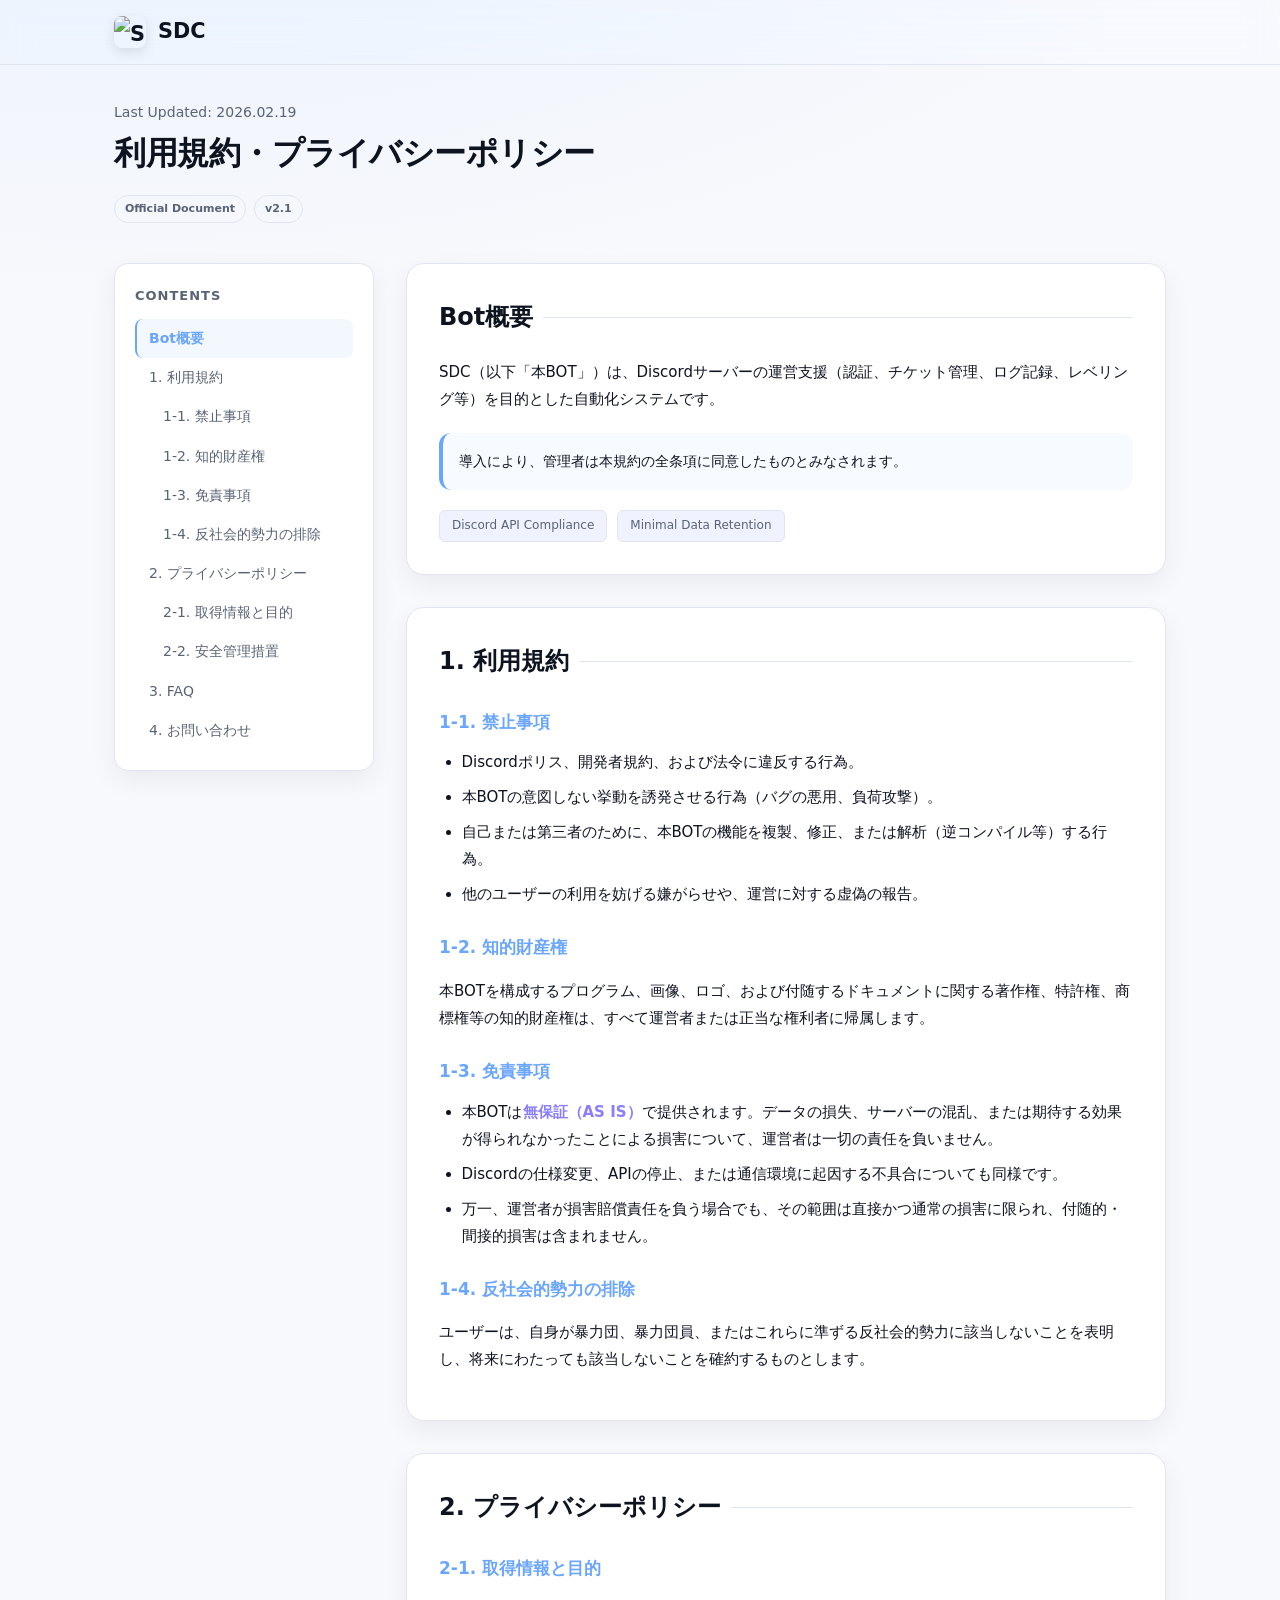
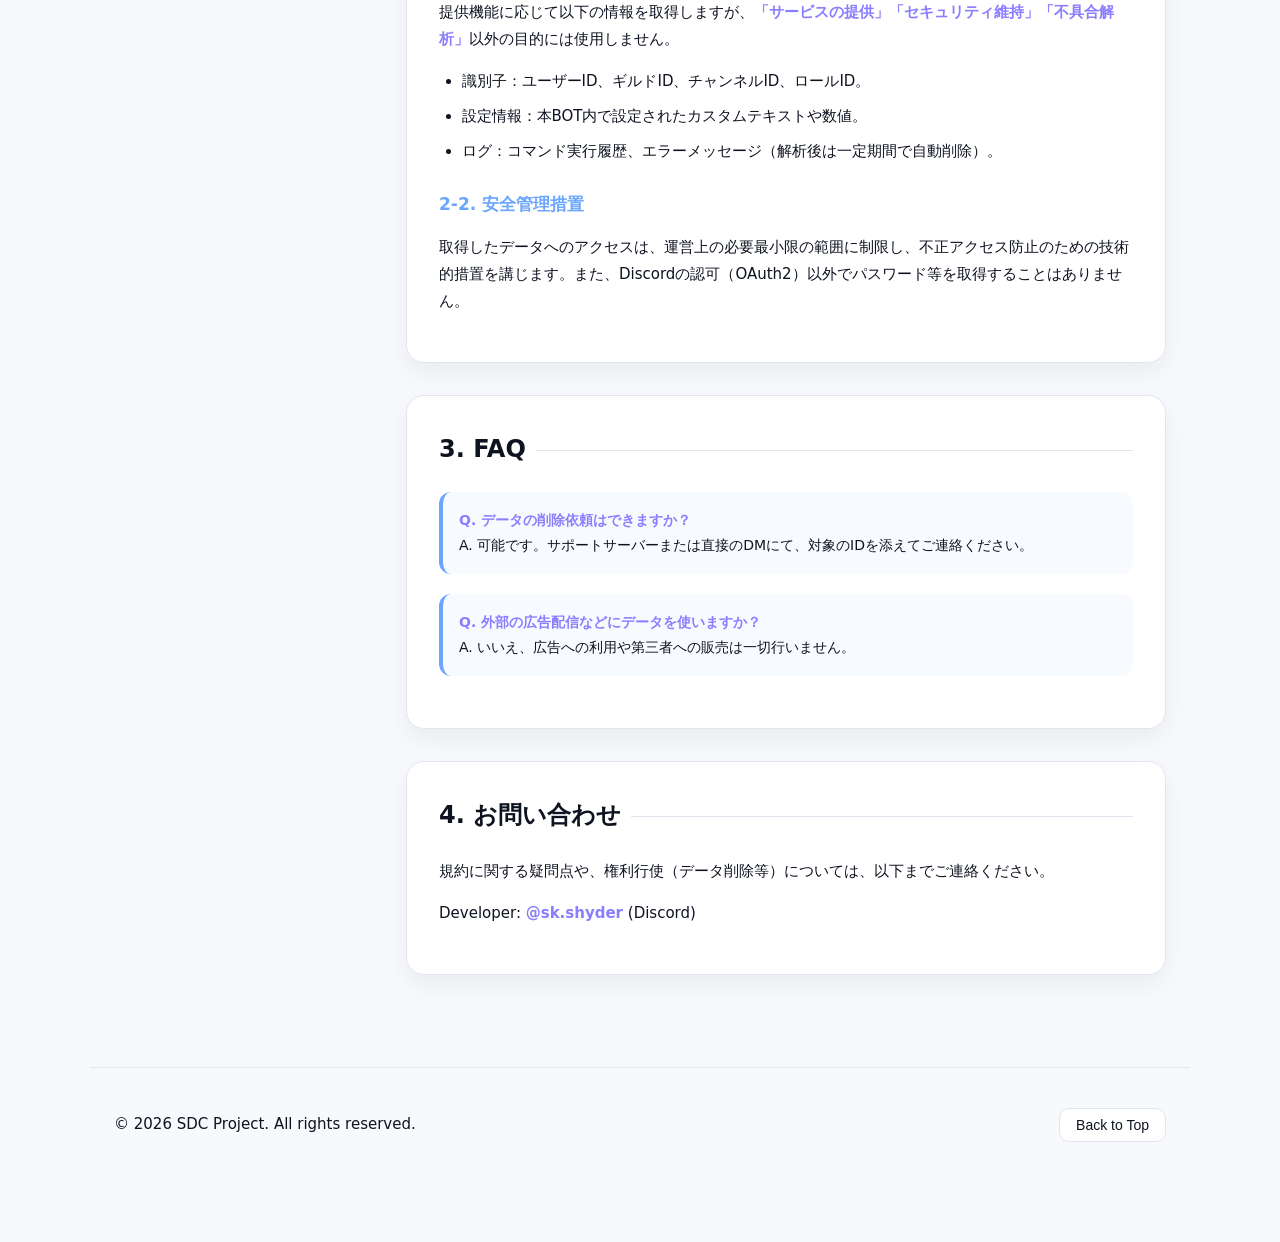
==== index.html @ b7bc7c7c "Add files via upload" ====
<!doctype html>
<html lang="ja">
<head>
<meta charset="utf-8">
<meta name="viewport" content="width=device-width,initial-scale=1">
<title>SDC - 利用規約・プライバシーポリシー</title>
<meta name="description" content="SDCの利用規約、プライバシーポリシー、FAQ、連絡先">
<meta name="color-scheme" content="light dark">
<style>
:root{
  --bg:#0b0c0f;--fg:#e7e9ee;--muted:#a6abbb;--line:#1b1f2a;
  --card:#11141b;--card2:#0f1320;--brand:#6aa6ff;--brand-2:#8a7dff;
  --shadow:0 12px 32px rgba(0,0,0,.45);--w:1100px;--r:16px;--p:24px
}
@media(prefers-color-scheme:light){
  :root{
    --bg:#f8f9fc;--fg:#0e1320;--muted:#5a6376;--line:#e1e5f0;
    --card:#ffffff;--card2:#f0f3ff;--shadow:0 10px 26px rgba(8,15,35,.06)
  }
}
*{box-sizing:border-box}html{scroll-behavior:smooth; scroll-padding-top:90px;}
body{margin:0;background:radial-gradient(1200px 600px at 10% -10%,rgba(106,166,255,.12),transparent),radial-gradient(1000px 500px at 110% -20%,rgba(138,125,255,.15),transparent),var(--bg);color:var(--fg);font:15px/1.8 system-ui,-apple-system,"Segoe UI",Roboto,"Noto Sans JP",sans-serif;word-break:break-word;}

header{position:fixed;top:0;left:0;right:0;z-index:200;background:rgba(var(--bg), 0.8);backdrop-filter:saturate(180%) blur(16px);border-bottom:1px solid var(--line);transition:all .3s ease;}
header.hidden{transform:translateY(-100%);}
.nav{max-width:var(--w);margin:0 auto;padding:0 var(--p);display:flex;align-items:center;height:64px;}
.brand{display:flex;align-items:center;gap:12px;font-weight:850;font-size:1.3rem;text-decoration:none;color:inherit;}

/* アイコン画像のスタイル設定 */
.brand .logo{
  width: 32px;
  height: 32px;
  border-radius: 8px;
  object-fit: cover;
  box-shadow: 0 4px 12px rgba(0,0,0,0.1);
}

/* TOC Toggle (Mobile only) */
#tocToggle{position:fixed;bottom:24px;left:24px;z-index:300;width:54px;height:54px;border-radius:50%;background:var(--brand);color:white;border:none;font-size:1.6rem;cursor:pointer;box-shadow:0 8px 24px rgba(106,166,255,.4);display:flex;align-items:center;justify-content:center;}
@media(min-width:981px){ #tocToggle{display:none;} }

/* TOC - Desktop Sidebar & Mobile Overlay */
.toc{background:var(--card);border:1px solid var(--line);border-radius:14px;padding:20px;box-shadow:var(--shadow);}
@media(max-width:980px){
  .toc{position:fixed;top:auto;bottom:90px;left:24px;width:280px;max-height:60vh;overflow-y:auto;opacity:0;transform:scale(0.9);transform-origin:bottom left;pointer-events:none;transition:all .25s ease;z-index:290;}
  .toc.open{opacity:1;transform:scale(1);pointer-events:auto;}
}
@media(min-width:981px){
  .toc{position:sticky;top:90px;max-height:calc(100vh - 120px);overflow-y:auto;}
}
.toc h3{margin:0 0 12px;font-size:13px;text-transform:uppercase;letter-spacing:1px;color:var(--muted)}
.toc a{display:block;padding:7px 12px;border-radius:8px;color:var(--muted);text-decoration:none;font-size:14px;transition:.2s;border-left:2px solid transparent;}
.toc a:hover{color:var(--brand);background:rgba(106,166,255,.05)}
.toc a.active{color:var(--brand);border-left-color:var(--brand);background:rgba(106,166,255,.08);font-weight:600}

main{max-width:var(--w);margin:100px auto 60px;padding:0 var(--p)}
.hero{margin-bottom:40px;text-align:left;}
.badges{display:flex;gap:8px;margin-top:12px;}
.badge{font-size:11px;border:1px solid var(--line);padding:3px 10px;border-radius:999px;color:var(--muted);background:rgba(255,255,255,.03);font-weight:600;}

.grid{display:grid;gap:32px;}
@media(min-width:981px){.grid{grid-template-columns:260px 1fr}}

.card{background:var(--card);border:1px solid var(--line);border-radius:18px;padding:32px;box-shadow:var(--shadow);margin-bottom:32px;position:relative;overflow:hidden;}
.card::before{content:"";position:absolute;top:0;left:0;width:4px;height:100%;background:transparent;transition:.3s;}
.card:focus-within::before{background:var(--brand);}

h1{font-size:32px;margin:0 0 8px;letter-spacing:-0.5px}
h2{font-size:24px;margin:0 0 20px;display:flex;align-items:center;gap:10px}
h2::after{content:"";flex:1;height:1px;background:var(--line)}
h3{font-size:17px;margin:24px 0 12px;color:var(--brand)}
.small{color:var(--muted);font-size:14px}
.list{margin:12px 0;padding-left:1.5em;}
.list li{margin-bottom:8px;}
.pill{padding:4px 12px;border-radius:6px;font-size:12px;background:var(--card2);border:1px solid var(--line);color:var(--muted);font-weight:500;}
.note{border-left:4px solid var(--brand);padding:16px;background:rgba(106,166,255,.05);border-radius:12px;margin:20px 0;font-size:14px;}

footer{max-width:var(--w);margin:60px auto;padding:40px var(--p);border-top:1px solid var(--line);display:flex;justify-content:space-between;align-items:center;}
#topBtn{background:var(--card);color:var(--fg);border:1px solid var(--line);border-radius:10px;padding:8px 16px;font-size:14px;cursor:pointer;transition:.3s;}
#topBtn:hover{background:var(--line);}

strong { color: var(--brand-2); }
</style>
</head>
<body>

<header id="header">
  <div class="nav">
    <a href="#" class="brand">
      <img src="https://cdn.discordapp.com/attachments/1472997098252402731/1473812474565234728/IMG_4196.jpg?ex=69979254&is=699640d4&hm=af2c176fcf4c06ca0ce37bec8a733629aef995ecef895d8a65be92db7dbf60f8&" alt="SDC Logo" class="logo">
      <span>SDC</span>
    </a>
  </div>
</header>

<button id="tocToggle" aria-label="目次">≡</button>

<main>
  <section class="hero">
    <div class="small">Last Updated: 2026.02.19</div>
    <h1>利用規約・プライバシーポリシー</h1>
    <div class="badges">
      <span class="badge">Official Document</span>
      <span class="badge">v2.1</span>
    </div>
  </section>

  <div class="grid">
    <aside>
      <div id="tocBox" class="toc">
        <h3>Contents</h3>
        <a href="#invite">Bot概要</a>
        <a href="#tos">1. 利用規約</a>
        <a href="#prohibited">　1-1. 禁止事項</a>
        <a href="#intellectual">　1-2. 知的財産権</a>
        <a href="#liability">　1-3. 免責事項</a>
        <a href="#anti-social">　1-4. 反社会的勢力の排除</a>
        <a href="#privacy">2. プライバシーポリシー</a>
        <a href="#data">　2-1. 取得情報と目的</a>
        <a href="#security">　2-2. 安全管理措置</a>
        <a href="#faq">3. FAQ</a>
        <a href="#contact">4. お問い合わせ</a>
      </div>
    </aside>

    <div class="content">
      <section id="invite" class="card">
        <h2>Bot概要</h2>
        <p>SDC（以下「本BOT」）は、Discordサーバーの運営支援（認証、チケット管理、ログ記録、レベリング等）を目的とした自動化システムです。</p>
        <div class="note">
          導入により、管理者は本規約の全条項に同意したものとみなされます。
        </div>
        <div style="display:flex;gap:10px;flex-wrap:wrap;">
          <span class="pill">Discord API Compliance</span>
          <span class="pill">Minimal Data Retention</span>
        </div>
      </section>

      <section id="tos" class="card">
        <h2>1. 利用規約</h2>
        
        <h3 id="prohibited">1-1. 禁止事項</h3>
        <ul class="list">
          <li>Discordポリス、開発者規約、および法令に違反する行為。</li>
          <li>本BOTの意図しない挙動を誘発させる行為（バグの悪用、負荷攻撃）。</li>
          <li>自己または第三者のために、本BOTの機能を複製、修正、または解析（逆コンパイル等）する行為。</li>
          <li>他のユーザーの利用を妨げる嫌がらせや、運営に対する虚偽の報告。</li>
        </ul>

        <h3 id="intellectual">1-2. 知的財産権</h3>
        <p>本BOTを構成するプログラム、画像、ロゴ、および付随するドキュメントに関する著作権、特許権、商標権等の知的財産権は、すべて運営者または正当な権利者に帰属します。</p>

        <h3 id="liability">1-3. 免責事項</h3>
        <ul class="list">
          <li>本BOTは<strong>無保証（AS IS）</strong>で提供されます。データの損失、サーバーの混乱、または期待する効果が得られなかったことによる損害について、運営者は一切の責任を負いません。</li>
          <li>Discordの仕様変更、APIの停止、または通信環境に起因する不具合についても同様です。</li>
          <li>万一、運営者が損害賠償責任を負う場合でも、その範囲は直接かつ通常の損害に限られ、付随的・間接的損害は含まれません。</li>
        </ul>

        <h3 id="anti-social">1-4. 反社会的勢力の排除</h3>
        <p>ユーザーは、自身が暴力団、暴力団員、またはこれらに準ずる反社会的勢力に該当しないことを表明し、将来にわたっても該当しないことを確約するものとします。</p>
      </section>

      <section id="privacy" class="card">
        <h2>2. プライバシーポリシー</h2>

        <h3 id="data">2-1. 取得情報と目的</h3>
        <p>提供機能に応じて以下の情報を取得しますが、<strong>「サービスの提供」「セキュリティ維持」「不具合解析」</strong>以外の目的には使用しません。</p>
        <ul class="list">
          <li>識別子：ユーザーID、ギルドID、チャンネルID、ロールID。</li>
          <li>設定情報：本BOT内で設定されたカスタムテキストや数値。</li>
          <li>ログ：コマンド実行履歴、エラーメッセージ（解析後は一定期間で自動削除）。</li>
        </ul>

        <h3 id="security">2-2. 安全管理措置</h3>
        <p>取得したデータへのアクセスは、運営上の必要最小限の範囲に制限し、不正アクセス防止のための技術的措置を講じます。また、Discordの認可（OAuth2）以外でパスワード等を取得することはありません。</p>
      </section>

      <section id="faq" class="card">
        <h2>3. FAQ</h2>
        <div class="note">
          <strong>Q. データの削除依頼はできますか？</strong><br>
          A. 可能です。サポートサーバーまたは直接のDMにて、対象のIDを添えてご連絡ください。
        </div>
        <div class="note">
          <strong>Q. 外部の広告配信などにデータを使いますか？</strong><br>
          A. いいえ、広告への利用や第三者への販売は一切行いません。
        </div>
      </section>

      <section id="contact" class="card">
        <h2>4. お問い合わせ</h2>
        <p>規約に関する疑問点や、権利行使（データ削除等）については、以下までご連絡ください。</p>
        <p>Developer: <strong>@sk.shyder</strong> (Discord)</p>
      </section>
    </div>
  </div>
</main>

<footer>
  <div>© 2026 SDC Project. All rights reserved.</div>
  <button id="topBtn">Back to Top</button>
</footer>

<script>
// Scroll behavior
let lastScroll = 0;
const header = document.getElementById('header');
window.addEventListener('scroll', () => {
  const cur = window.scrollY;
  if (cur > lastScroll && cur > 150) header.classList.add('hidden');
  else header.classList.remove('hidden');
  lastScroll = cur;
});

// Mobile TOC toggle
const toc = document.getElementById('tocBox');
const tocBtn = document.getElementById('tocToggle');
tocBtn.onclick = () => {
  const isOpen = toc.classList.toggle('open');
  tocBtn.textContent = isOpen ? '×' : '≡';
};

// Close TOC when clicking link on mobile
toc.querySelectorAll('a').forEach(link => {
  link.onclick = () => { if(window.innerWidth <= 980) toc.classList.remove('open'); };
});

// Top button
const topBtn = document.getElementById('topBtn');
topBtn.onclick = () => window.scrollTo({top: 0, behavior: 'smooth'});

// Intersection Observer for highlighting
const observer = new IntersectionObserver(entries => {
  entries.forEach(entry => {
    if (entry.isIntersecting) {
      document.querySelectorAll('.toc a').forEach(a => {
        a.classList.toggle('active', a.getAttribute('href') === `#${entry.target.id}`);
      });
    }
  });
}, { rootMargin: '-20% 0px -70% 0px' });

document.querySelectorAll('section[id]').forEach(section => observer.observe(section));
</script>
</body>
</html>
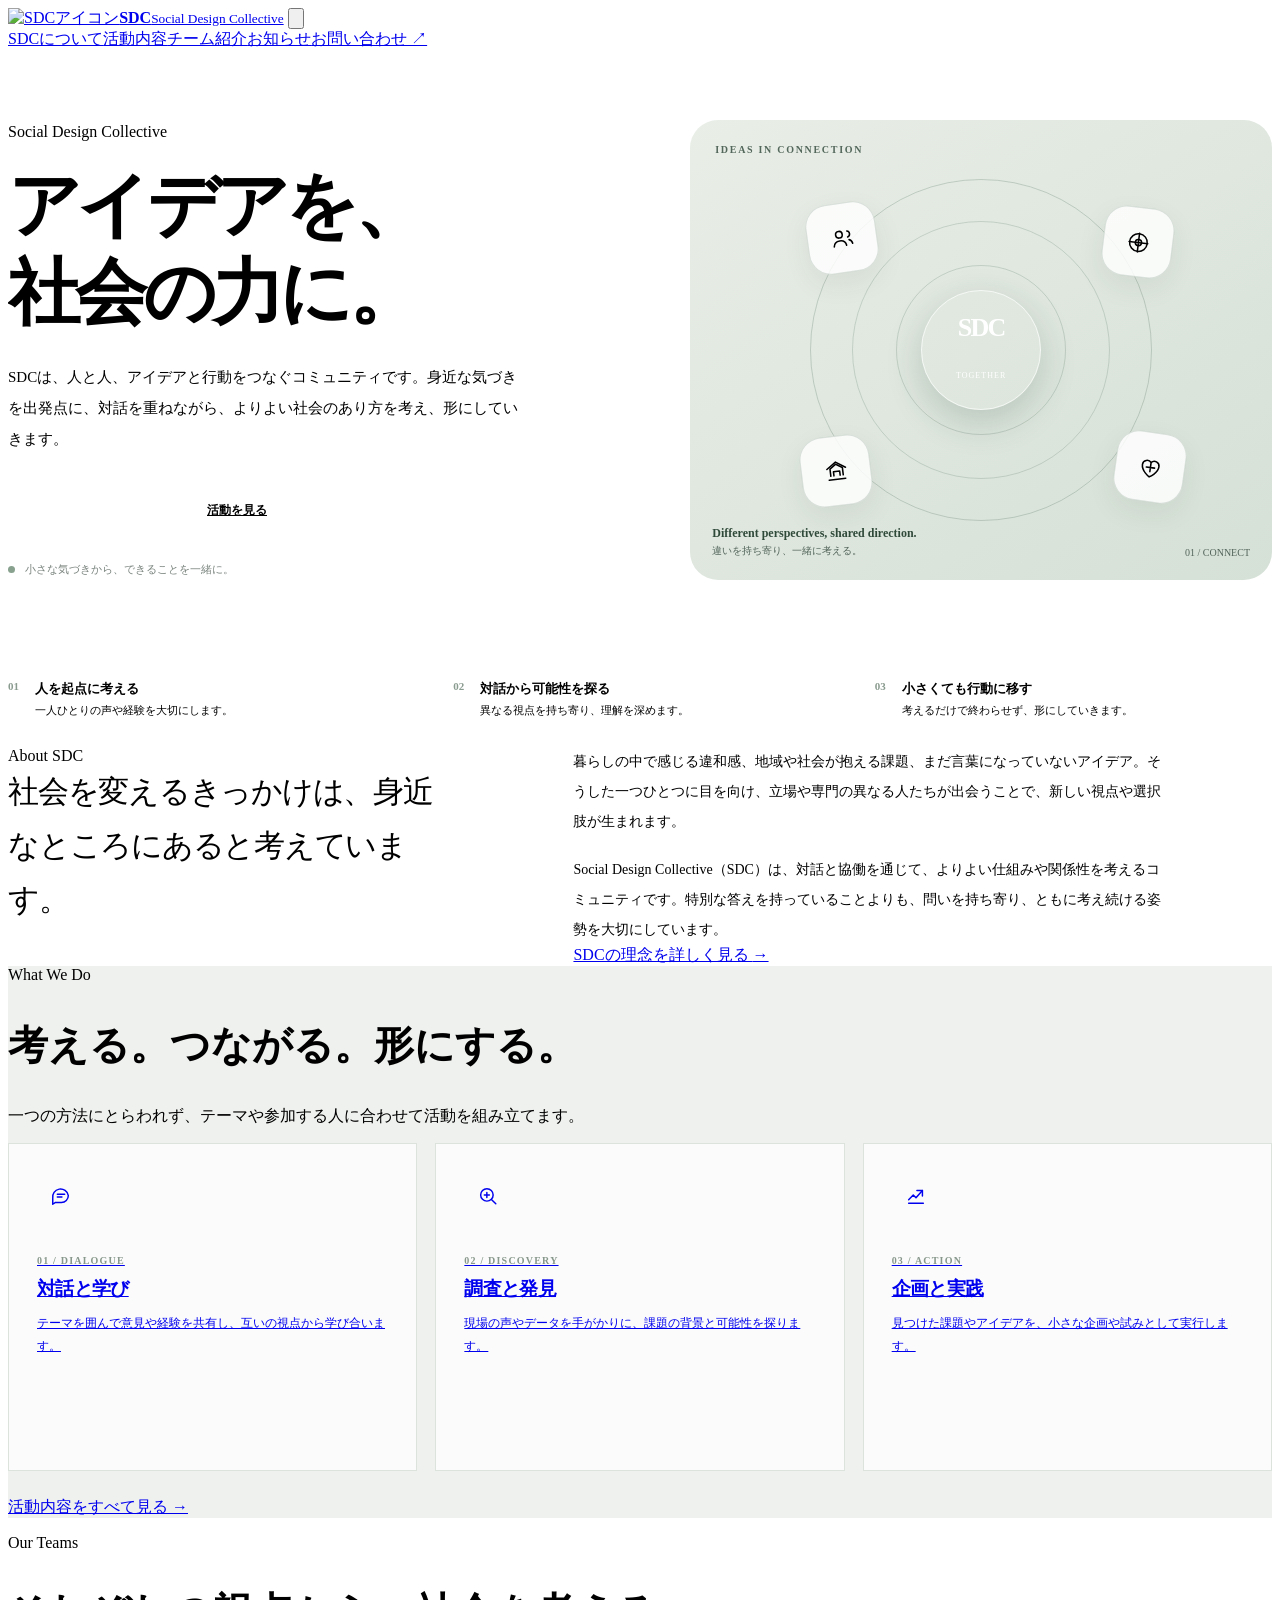
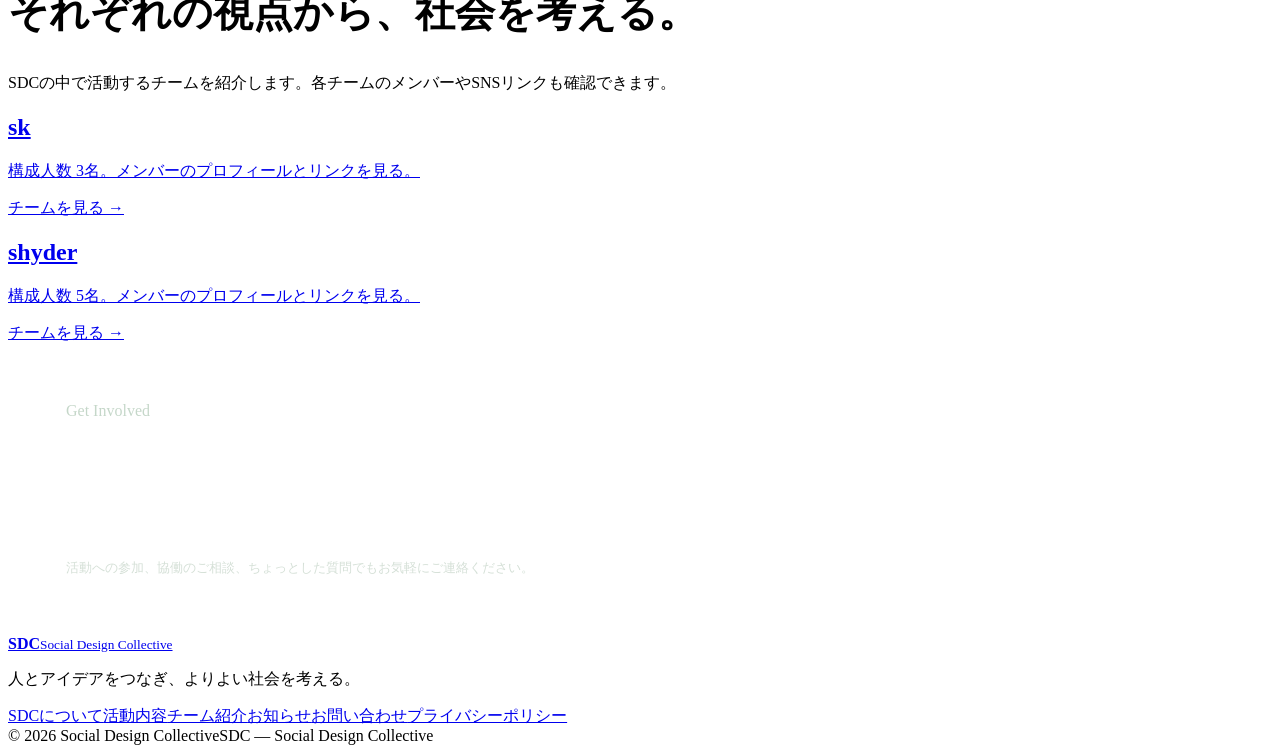
==== commit e9b4a604: "index.html を作成" ====
--- a/index.html
+++ b/index.html
@@ -1,247 +1,121 @@
-<!doctype html>
+<!DOCTYPE html>
 <html lang="ja">
 <head>
-<meta charset="utf-8">
-<meta name="viewport" content="width=device-width,initial-scale=1">
-<title>SDC - 利用規約・プライバシーポリシー</title>
-<meta name="description" content="SDCの利用規約、プライバシーポリシー、FAQ、連絡先">
-<meta name="color-scheme" content="light dark">
-<style>
-:root{
-  --bg:#0b0c0f;--fg:#e7e9ee;--muted:#a6abbb;--line:#1b1f2a;
-  --card:#11141b;--card2:#0f1320;--brand:#6aa6ff;--brand-2:#8a7dff;
-  --shadow:0 12px 32px rgba(0,0,0,.45);--w:1100px;--r:16px;--p:24px
-}
-@media(prefers-color-scheme:light){
-  :root{
-    --bg:#f8f9fc;--fg:#0e1320;--muted:#5a6376;--line:#e1e5f0;
-    --card:#ffffff;--card2:#f0f3ff;--shadow:0 10px 26px rgba(8,15,35,.06)
-  }
-}
-*{box-sizing:border-box}html{scroll-behavior:smooth; scroll-padding-top:90px;}
-body{margin:0;background:radial-gradient(1200px 600px at 10% -10%,rgba(106,166,255,.12),transparent),radial-gradient(1000px 500px at 110% -20%,rgba(138,125,255,.15),transparent),var(--bg);color:var(--fg);font:15px/1.8 system-ui,-apple-system,"Segoe UI",Roboto,"Noto Sans JP",sans-serif;word-break:break-word;}
-
-header{position:fixed;top:0;left:0;right:0;z-index:200;background:rgba(var(--bg), 0.8);backdrop-filter:saturate(180%) blur(16px);border-bottom:1px solid var(--line);transition:all .3s ease;}
-header.hidden{transform:translateY(-100%);}
-.nav{max-width:var(--w);margin:0 auto;padding:0 var(--p);display:flex;align-items:center;height:64px;}
-.brand{display:flex;align-items:center;gap:12px;font-weight:850;font-size:1.3rem;text-decoration:none;color:inherit;}
-
-/* アイコン画像のスタイル設定 */
-.brand .logo{
-  width: 32px;
-  height: 32px;
-  border-radius: 8px;
-  object-fit: cover;
-  box-shadow: 0 4px 12px rgba(0,0,0,0.1);
-}
-
-/* TOC Toggle (Mobile only) */
-#tocToggle{position:fixed;bottom:24px;left:24px;z-index:300;width:54px;height:54px;border-radius:50%;background:var(--brand);color:white;border:none;font-size:1.6rem;cursor:pointer;box-shadow:0 8px 24px rgba(106,166,255,.4);display:flex;align-items:center;justify-content:center;}
-@media(min-width:981px){ #tocToggle{display:none;} }
-
-/* TOC - Desktop Sidebar & Mobile Overlay */
-.toc{background:var(--card);border:1px solid var(--line);border-radius:14px;padding:20px;box-shadow:var(--shadow);}
-@media(max-width:980px){
-  .toc{position:fixed;top:auto;bottom:90px;left:24px;width:280px;max-height:60vh;overflow-y:auto;opacity:0;transform:scale(0.9);transform-origin:bottom left;pointer-events:none;transition:all .25s ease;z-index:290;}
-  .toc.open{opacity:1;transform:scale(1);pointer-events:auto;}
-}
-@media(min-width:981px){
-  .toc{position:sticky;top:90px;max-height:calc(100vh - 120px);overflow-y:auto;}
-}
-.toc h3{margin:0 0 12px;font-size:13px;text-transform:uppercase;letter-spacing:1px;color:var(--muted)}
-.toc a{display:block;padding:7px 12px;border-radius:8px;color:var(--muted);text-decoration:none;font-size:14px;transition:.2s;border-left:2px solid transparent;}
-.toc a:hover{color:var(--brand);background:rgba(106,166,255,.05)}
-.toc a.active{color:var(--brand);border-left-color:var(--brand);background:rgba(106,166,255,.08);font-weight:600}
-
-main{max-width:var(--w);margin:100px auto 60px;padding:0 var(--p)}
-.hero{margin-bottom:40px;text-align:left;}
-.badges{display:flex;gap:8px;margin-top:12px;}
-.badge{font-size:11px;border:1px solid var(--line);padding:3px 10px;border-radius:999px;color:var(--muted);background:rgba(255,255,255,.03);font-weight:600;}
-
-.grid{display:grid;gap:32px;}
-@media(min-width:981px){.grid{grid-template-columns:260px 1fr}}
-
-.card{background:var(--card);border:1px solid var(--line);border-radius:18px;padding:32px;box-shadow:var(--shadow);margin-bottom:32px;position:relative;overflow:hidden;}
-.card::before{content:"";position:absolute;top:0;left:0;width:4px;height:100%;background:transparent;transition:.3s;}
-.card:focus-within::before{background:var(--brand);}
-
-h1{font-size:32px;margin:0 0 8px;letter-spacing:-0.5px}
-h2{font-size:24px;margin:0 0 20px;display:flex;align-items:center;gap:10px}
-h2::after{content:"";flex:1;height:1px;background:var(--line)}
-h3{font-size:17px;margin:24px 0 12px;color:var(--brand)}
-.small{color:var(--muted);font-size:14px}
-.list{margin:12px 0;padding-left:1.5em;}
-.list li{margin-bottom:8px;}
-.pill{padding:4px 12px;border-radius:6px;font-size:12px;background:var(--card2);border:1px solid var(--line);color:var(--muted);font-weight:500;}
-.note{border-left:4px solid var(--brand);padding:16px;background:rgba(106,166,255,.05);border-radius:12px;margin:20px 0;font-size:14px;}
-
-footer{max-width:var(--w);margin:60px auto;padding:40px var(--p);border-top:1px solid var(--line);display:flex;justify-content:space-between;align-items:center;}
-#topBtn{background:var(--card);color:var(--fg);border:1px solid var(--line);border-radius:10px;padding:8px 16px;font-size:14px;cursor:pointer;transition:.3s;}
-#topBtn:hover{background:var(--line);}
-
-strong { color: var(--brand-2); }
-</style>
+  <meta charset="UTF-8">
+  <meta name="viewport" content="width=device-width, initial-scale=1">
+  <meta name="theme-color" content="#f7f8f6">
+  <meta name="description" content="SDC（Social Design Collective）は、人とアイデアをつなぎ、よりよい社会のあり方を考え、形にしていくコミュニティです。">
+  <title>SDC — Social Design Collective</title>
+  <link rel="stylesheet" href="assets/css/style.css">
+  <script src="assets/js/site.js" defer></script>
+  <style>
+    .home-hero { padding: 70px 0 74px; overflow: hidden; }
+    .hero-grid { display: grid; grid-template-columns: minmax(0, 1.02fr) minmax(360px, .98fr); align-items: center; gap: clamp(38px, 6vw, 82px); }
+    .hero-copy h1 { max-width: 620px; margin: 22px 0 24px; font-size: clamp(42px, 5.7vw, 72px); line-height: 1.22; font-weight: 650; letter-spacing: -.065em; }
+    .hero-copy h1 em { color: var(--green); font-style: normal; }
+    .hero-copy > p { max-width: 510px; margin: 0; color: var(--muted); font-size: 15px; line-height: 2.05; }
+    .hero-actions { display: flex; flex-wrap: wrap; align-items: center; gap: 14px; margin-top: 32px; }
+    .button { display: inline-flex; min-height: 48px; align-items: center; justify-content: center; gap: 14px; padding: 0 21px; border: 1px solid var(--green); border-radius: 999px; background: var(--green); color: white; font-size: 12px; font-weight: 700; transition: background .2s ease, transform .2s ease; }
+    .button:hover { background: var(--green-dark); transform: translateY(-1px); }
+    .button.secondary { background: transparent; color: var(--green); border-color: #c8d3cb; }
+    .button.secondary:hover { background: var(--pale); }
+    .hero-note { display: flex; align-items: center; gap: 10px; margin-top: 28px; color: #7a847e; font-size: 11px; }
+    .hero-note::before { content: ""; width: 7px; height: 7px; border-radius: 50%; background: #87a18e; }
+    .hero-visual { position: relative; min-height: 460px; overflow: hidden; border-radius: 28px; background: linear-gradient(145deg, #e9eee7, #d5e0d6); isolation: isolate; }
+    .visual-label { position: absolute; top: 24px; left: 25px; color: #53675b; font-size: 10px; font-weight: 750; letter-spacing: .17em; }
+    .orbit { position: absolute; top: 50%; left: 50%; width: min(76%, 340px); aspect-ratio: 1; border: 1px solid rgba(67,100,79,.24); border-radius: 50%; transform: translate(-50%,-50%); }
+    .orbit::before,.orbit::after { position: absolute; content: ""; border: 1px solid rgba(67,100,79,.2); border-radius: 50%; }
+    .orbit::before { inset: 12%; } .orbit::after { inset: 25%; }
+    .core { position: absolute; top: 50%; left: 50%; display: grid; place-items: center; width: 118px; height: 118px; border: 1px solid rgba(255,255,255,.65); border-radius: 50%; background: var(--green); box-shadow: 0 12px 36px rgba(36,70,56,.2); color: white; transform: translate(-50%,-50%); }
+    .core strong { font-size: 26px; letter-spacing: -.07em; } .core small { margin-top: -23px; font-size: 8px; letter-spacing: .13em; }
+    .node { position: absolute; display: grid; place-items: center; width: 68px; height: 68px; border: 1px solid rgba(67,100,79,.18); border-radius: 22px; background: rgba(255,255,255,.82); box-shadow: 0 10px 28px rgba(37,61,47,.07); color: var(--green); }
+    .node svg { width: 25px; height: 25px; stroke: currentColor; }
+    .node-one { top: 18%; left: 20%; transform: rotate(-8deg); } .node-two { top: 19%; right: 17%; transform: rotate(7deg); } .node-three { right: 15%; bottom: 17%; transform: rotate(8deg); } .node-four { bottom: 16%; left: 19%; transform: rotate(-7deg); }
+    .visual-caption { position: absolute; right: 22px; bottom: 22px; left: 22px; display: flex; justify-content: space-between; align-items: end; gap: 20px; color: #52645a; font-size: 10px; }
+    .visual-caption strong { display: block; margin-bottom: 3px; color: #304a3a; font-size: 12px; }
+    .principle-strip { border-top: 1px solid var(--line); border-bottom: 1px solid var(--line); }
+    .principle-inner { display: grid; grid-template-columns: repeat(3,1fr); }
+    .principle { display: flex; align-items: flex-start; gap: 16px; padding: 26px 24px; border-right: 1px solid var(--line); }
+    .principle:first-child { padding-left: 0; } .principle:last-child { border-right: 0; }
+    .principle-number { color: #8a9b8f; font-size: 11px; font-weight: 750; }
+    .principle strong { display: block; margin-bottom: 3px; font-size: 13px; }
+    .principle p { margin: 0; color: var(--muted); font-size: 11px; line-height: 1.8; }
+    .about-grid { display: grid; grid-template-columns: .82fr 1.18fr; gap: 80px; }
+    .about-lead { max-width: 430px; margin: 0; font-size: clamp(22px,2.6vw,31px); line-height: 1.75; letter-spacing: -.04em; }
+    .about-detail { max-width: 590px; margin: 0; color: var(--muted); font-size: 14px; line-height: 2.15; }
+    .about-detail + .about-detail { margin-top: 18px; }
+    .activity-section { background: #eef1ed; }
+    .activity-grid { display: grid; grid-template-columns: repeat(3,1fr); gap: 18px; }
+    .activity-card { min-height: 270px; padding: 28px; border: 1px solid #dce3dc; border-radius: var(--radius); background: rgba(255,255,255,.72); transition: transform .2s ease, box-shadow .2s ease, background .2s ease; }
+    .activity-card:hover { transform: translateY(-4px); background: white; box-shadow: var(--shadow); }
+    .activity-icon { display: grid; place-items: center; width: 48px; height: 48px; margin-bottom: 30px; border-radius: 15px; background: var(--pale); color: var(--green); }
+    .activity-icon svg { width: 22px; height: 22px; stroke: currentColor; }
+    .activity-card .card-index { color: #87978b; font-size: 10px; font-weight: 750; letter-spacing: .12em; }
+    .activity-card h3 { margin: 8px 0 10px; font-size: 19px; font-weight: 650; letter-spacing: -.035em; }
+    .activity-card p { margin: 0; color: var(--muted); font-size: 12px; line-height: 1.95; }
+    .section-heading h2 { font-size: clamp(27px,3.2vw,40px); }
+    .join-panel { position: relative; display: flex; align-items: center; justify-content: space-between; gap: 36px; padding: clamp(32px,5vw,58px); overflow: hidden; border-radius: 24px; background: var(--green); color: white; }
+    .join-copy .eyebrow { color: #c5d7c9; } .join-copy h2 { max-width: 620px; margin: 12px 0 10px; font-size: clamp(27px,3.6vw,42px); line-height: 1.4; letter-spacing: -.045em; font-weight: 650; }
+    .join-copy p { max-width: 550px; margin: 0; color: #d5e0d7; font-size: 13px; }
+    .join-panel .button { background: white; border-color: white; color: var(--green); }
+    @media(max-width:900px) { .hero-grid { grid-template-columns: minmax(0,1fr) minmax(300px,.9fr); gap:30px; } .hero-visual { min-height:400px; } .about-grid { gap:42px; } .principle { padding-inline:16px; } }
+    @media(max-width:720px) { .home-hero { padding:44px 0 50px; } .hero-grid { grid-template-columns:1fr; gap:36px; } .hero-copy h1 { margin-top:18px; font-size:clamp(42px,11vw,62px); } .hero-copy > p { font-size:14px; } .hero-visual { min-height:390px; } .principle-inner { grid-template-columns:1fr; } .principle,.principle:first-child { padding:19px 0; border-right:0; border-bottom:1px solid var(--line); } .principle:last-child { border-bottom:0; } .about-grid { grid-template-columns:1fr; gap:28px; } .activity-grid { grid-template-columns:1fr; gap:12px; } .activity-card { min-height:0; padding:24px; } .activity-icon { margin-bottom:20px; } .join-panel { align-items:flex-start; flex-direction:column; gap:24px; } }
+  </style>
 </head>
 <body>
-
-<header id="header">
-  <div class="nav">
-    <a href="#" class="brand">
-      <img src="https://cdn.discordapp.com/attachments/1472997098252402731/1473812474565234728/IMG_4196.jpg?ex=69979254&is=699640d4&hm=af2c176fcf4c06ca0ce37bec8a733629aef995ecef895d8a65be92db7dbf60f8&" alt="SDC Logo" class="logo">
-      <span>SDC</span>
-    </a>
-  </div>
-</header>
-
-<button id="tocToggle" aria-label="目次">≡</button>
-
+<header class="site-header"><div class="container header-inner">
+  <a class="brand" href="index.html" aria-label="SDC ホーム"><span class="brand-mark"><img src="assets/images/sdc-icon.svg" alt="SDCアイコン"></span><span class="brand-copy"><strong>SDC</strong><small>Social Design Collective</small></span></a>
+  <button class="menu-toggle" type="button" aria-label="メニューを開く" aria-expanded="false" aria-controls="global-nav"><svg viewBox="0 0 24 24" fill="none" stroke="currentColor" stroke-width="1.7" stroke-linecap="round" aria-hidden="true"><path d="M4 7h16M4 12h16M4 17h16"/></svg></button>
+  <nav class="nav" id="global-nav" aria-label="メインナビゲーション">
+    <a href="#about">SDCについて</a><a href="#activities">活動内容</a><a href="pages/teams.html">チーム紹介</a><a href="pages/news.html">お知らせ</a><a class="nav-cta" href="pages/contact.html">お問い合わせ ↗</a>
+  </nav>
+</div></header>
 <main>
-  <section class="hero">
-    <div class="small">Last Updated: 2026.02.19</div>
-    <h1>利用規約・プライバシーポリシー</h1>
-    <div class="badges">
-      <span class="badge">Official Document</span>
-      <span class="badge">v2.1</span>
+  <section class="home-hero"><div class="container hero-grid">
+    <div class="hero-copy"><span class="eyebrow">Social Design Collective</span><h1>アイデアを、<br><em>社会の力</em>に。</h1>
+      <p>SDCは、人と人、アイデアと行動をつなぐコミュニティです。身近な気づきを出発点に、対話を重ねながら、よりよい社会のあり方を考え、形にしていきます。</p>
+      <div class="hero-actions"><a class="button" href="#about">SDCについて知る <span aria-hidden="true">→</span></a><a class="button secondary" href="pages/activities.html">活動を見る</a></div>
+      <div class="hero-note">小さな気づきから、できることを一緒に。</div>
     </div>
-  </section>
-
-  <div class="grid">
-    <aside>
-      <div id="tocBox" class="toc">
-        <h3>Contents</h3>
-        <a href="#invite">Bot概要</a>
-        <a href="#tos">1. 利用規約</a>
-        <a href="#prohibited">　1-1. 禁止事項</a>
-        <a href="#intellectual">　1-2. 知的財産権</a>
-        <a href="#liability">　1-3. 免責事項</a>
-        <a href="#anti-social">　1-4. 反社会的勢力の排除</a>
-        <a href="#privacy">2. プライバシーポリシー</a>
-        <a href="#data">　2-1. 取得情報と目的</a>
-        <a href="#security">　2-2. 安全管理措置</a>
-        <a href="#faq">3. FAQ</a>
-        <a href="#contact">4. お問い合わせ</a>
-      </div>
-    </aside>
-
-    <div class="content">
-      <section id="invite" class="card">
-        <h2>Bot概要</h2>
-        <p>SDC（以下「本BOT」）は、Discordサーバーの運営支援（認証、チケット管理、ログ記録、レベリング等）を目的とした自動化システムです。</p>
-        <div class="note">
-          導入により、管理者は本規約の全条項に同意したものとみなされます。
-        </div>
-        <div style="display:flex;gap:10px;flex-wrap:wrap;">
-          <span class="pill">Discord API Compliance</span>
-          <span class="pill">Minimal Data Retention</span>
-        </div>
-      </section>
-
-      <section id="tos" class="card">
-        <h2>1. 利用規約</h2>
-        
-        <h3 id="prohibited">1-1. 禁止事項</h3>
-        <ul class="list">
-          <li>Discordポリス、開発者規約、および法令に違反する行為。</li>
-          <li>本BOTの意図しない挙動を誘発させる行為（バグの悪用、負荷攻撃）。</li>
-          <li>自己または第三者のために、本BOTの機能を複製、修正、または解析（逆コンパイル等）する行為。</li>
-          <li>他のユーザーの利用を妨げる嫌がらせや、運営に対する虚偽の報告。</li>
-        </ul>
-
-        <h3 id="intellectual">1-2. 知的財産権</h3>
-        <p>本BOTを構成するプログラム、画像、ロゴ、および付随するドキュメントに関する著作権、特許権、商標権等の知的財産権は、すべて運営者または正当な権利者に帰属します。</p>
-
-        <h3 id="liability">1-3. 免責事項</h3>
-        <ul class="list">
-          <li>本BOTは<strong>無保証（AS IS）</strong>で提供されます。データの損失、サーバーの混乱、または期待する効果が得られなかったことによる損害について、運営者は一切の責任を負いません。</li>
-          <li>Discordの仕様変更、APIの停止、または通信環境に起因する不具合についても同様です。</li>
-          <li>万一、運営者が損害賠償責任を負う場合でも、その範囲は直接かつ通常の損害に限られ、付随的・間接的損害は含まれません。</li>
-        </ul>
-
-        <h3 id="anti-social">1-4. 反社会的勢力の排除</h3>
-        <p>ユーザーは、自身が暴力団、暴力団員、またはこれらに準ずる反社会的勢力に該当しないことを表明し、将来にわたっても該当しないことを確約するものとします。</p>
-      </section>
-
-      <section id="privacy" class="card">
-        <h2>2. プライバシーポリシー</h2>
-
-        <h3 id="data">2-1. 取得情報と目的</h3>
-        <p>提供機能に応じて以下の情報を取得しますが、<strong>「サービスの提供」「セキュリティ維持」「不具合解析」</strong>以外の目的には使用しません。</p>
-        <ul class="list">
-          <li>識別子：ユーザーID、ギルドID、チャンネルID、ロールID。</li>
-          <li>設定情報：本BOT内で設定されたカスタムテキストや数値。</li>
-          <li>ログ：コマンド実行履歴、エラーメッセージ（解析後は一定期間で自動削除）。</li>
-        </ul>
-
-        <h3 id="security">2-2. 安全管理措置</h3>
-        <p>取得したデータへのアクセスは、運営上の必要最小限の範囲に制限し、不正アクセス防止のための技術的措置を講じます。また、Discordの認可（OAuth2）以外でパスワード等を取得することはありません。</p>
-      </section>
-
-      <section id="faq" class="card">
-        <h2>3. FAQ</h2>
-        <div class="note">
-          <strong>Q. データの削除依頼はできますか？</strong><br>
-          A. 可能です。サポートサーバーまたは直接のDMにて、対象のIDを添えてご連絡ください。
-        </div>
-        <div class="note">
-          <strong>Q. 外部の広告配信などにデータを使いますか？</strong><br>
-          A. いいえ、広告への利用や第三者への販売は一切行いません。
-        </div>
-      </section>
-
-      <section id="contact" class="card">
-        <h2>4. お問い合わせ</h2>
-        <p>規約に関する疑問点や、権利行使（データ削除等）については、以下までご連絡ください。</p>
-        <p>Developer: <strong>@sk.shyder</strong> (Discord)</p>
-      </section>
+    <div class="hero-visual" role="img" aria-label="人とアイデアのつながりを表現したイラスト">
+      <span class="visual-label">IDEAS IN CONNECTION</span><div class="orbit"></div><div class="core"><strong>SDC</strong><small>TOGETHER</small></div>
+      <div class="node node-one" aria-hidden="true"><svg viewBox="0 0 24 24" fill="none" stroke-width="1.5" stroke-linecap="round" stroke-linejoin="round"><circle cx="9" cy="8" r="3.2"/><path d="M3 19c.4-3.1 2.6-5 6-5s5.6 1.9 6 5M17 5.5a3 3 0 0 1 0 5.8M18 14c1.8.6 2.8 2.2 3 4"/></svg></div>
+      <div class="node node-two" aria-hidden="true"><svg viewBox="0 0 24 24" fill="none" stroke-width="1.5" stroke-linecap="round" stroke-linejoin="round"><path d="M12 3v18M3 12h18"/><circle cx="12" cy="12" r="8.5"/><circle cx="12" cy="12" r="3"/></svg></div>
+      <div class="node node-three" aria-hidden="true"><svg viewBox="0 0 24 24" fill="none" stroke-width="1.5" stroke-linecap="round" stroke-linejoin="round"><path d="M12 21s-8-4.5-8-11a4.5 4.5 0 0 1 8-2.8A4.5 4.5 0 0 1 20 10c0 6.5-8 11-8 11Z"/><path d="M8 12h8M12 8v8"/></svg></div>
+      <div class="node node-four" aria-hidden="true"><svg viewBox="0 0 24 24" fill="none" stroke-width="1.5" stroke-linecap="round" stroke-linejoin="round"><path d="M4 19.5h16M6 16V9l6-4 6 4v7M9 16v-4h6v4"/><path d="M3 9l9-6 9 6"/></svg></div>
+      <div class="visual-caption"><div><strong>Different perspectives, shared direction.</strong>違いを持ち寄り、一緒に考える。</div><span>01 / CONNECT</span></div>
     </div>
-  </div>
+  </div></section>
+  <div class="principle-strip"><div class="container principle-inner">
+    <div class="principle"><span class="principle-number">01</span><div><strong>人を起点に考える</strong><p>一人ひとりの声や経験を大切にします。</p></div></div>
+    <div class="principle"><span class="principle-number">02</span><div><strong>対話から可能性を探る</strong><p>異なる視点を持ち寄り、理解を深めます。</p></div></div>
+    <div class="principle"><span class="principle-number">03</span><div><strong>小さくても行動に移す</strong><p>考えるだけで終わらせず、形にしていきます。</p></div></div>
+  </div></div>
+  <section class="section" id="about"><div class="container about-grid">
+    <div><span class="eyebrow">About SDC</span><p class="about-lead">社会を変えるきっかけは、身近なところにあると考えています。</p></div>
+    <div><p class="about-detail">暮らしの中で感じる違和感、地域や社会が抱える課題、まだ言葉になっていないアイデア。そうした一つひとつに目を向け、立場や専門の異なる人たちが出会うことで、新しい視点や選択肢が生まれます。</p>
+      <p class="about-detail">Social Design Collective（SDC）は、対話と協働を通じて、よりよい仕組みや関係性を考えるコミュニティです。特別な答えを持っていることよりも、問いを持ち寄り、ともに考え続ける姿勢を大切にしています。</p>
+      <a class="text-link" href="pages/about.html">SDCの理念を詳しく見る <span aria-hidden="true">→</span></a></div>
+  </div></section>
+  <section class="section activity-section" id="activities"><div class="container">
+    <div class="section-heading"><div><span class="eyebrow">What We Do</span><h2>考える。つながる。形にする。</h2></div><p>一つの方法にとらわれず、テーマや参加する人に合わせて活動を組み立てます。</p></div>
+    <div class="activity-grid">
+      <a class="activity-card" href="pages/activities.html#dialogue"><div class="activity-icon"><svg viewBox="0 0 24 24" fill="none" stroke-width="1.6" stroke-linecap="round" stroke-linejoin="round"><path d="M20 11.5a7.5 7.5 0 0 1-7.5 7.5H6l-3 2v-6.5A7.5 7.5 0 1 1 20 11.5Z"/><path d="M8 10h8M8 13h5"/></svg></div><span class="card-index">01 / DIALOGUE</span><h3>対話と学び</h3><p>テーマを囲んで意見や経験を共有し、互いの視点から学び合います。</p></a>
+      <a class="activity-card" href="pages/activities.html#research"><div class="activity-icon"><svg viewBox="0 0 24 24" fill="none" stroke-width="1.6" stroke-linecap="round" stroke-linejoin="round"><circle cx="10.8" cy="10.8" r="6.8"/><path d="m16 16 4.5 4.5M8 11h5.5M10.75 8.25v5.5"/></svg></div><span class="card-index">02 / DISCOVERY</span><h3>調査と発見</h3><p>現場の声やデータを手がかりに、課題の背景と可能性を探ります。</p></a>
+      <a class="activity-card" href="pages/activities.html#action"><div class="activity-icon"><svg viewBox="0 0 24 24" fill="none" stroke-width="1.6" stroke-linecap="round" stroke-linejoin="round"><path d="m4 16 5-5 3 3 7-8"/><path d="M13 6h6v6M4 20h16"/></svg></div><span class="card-index">03 / ACTION</span><h3>企画と実践</h3><p>見つけた課題やアイデアを、小さな企画や試みとして実行します。</p></a>
+    </div><p style="margin-top:26px"><a class="text-link" href="pages/activities.html">活動内容をすべて見る <span>→</span></a></p>
+  </div></section>
+  <section class="section"><div class="container">
+    <div class="section-heading"><div><span class="eyebrow">Our Teams</span><h2>それぞれの視点から、社会を考える。</h2></div><p>SDCの中で活動するチームを紹介します。各チームのメンバーやSNSリンクも確認できます。</p></div>
+    <div class="cards">
+      <a class="content-card" href="pages/teams.html#sk"><h2>sk</h2><p>構成人数 3名。メンバーのプロフィールとリンクを見る。</p><span class="text-link" style="margin-top:18px">チームを見る <span>→</span></span></a>
+      <a class="content-card" href="pages/teams.html#shyder"><h2>shyder</h2><p>構成人数 5名。メンバーのプロフィールとリンクを見る。</p><span class="text-link" style="margin-top:18px">チームを見る <span>→</span></span></a>
+    </div>
+  </div></section>
+  <section class="section" style="padding-top:0"><div class="container"><div class="join-panel"><div class="join-copy"><span class="eyebrow">Get Involved</span><h2>あなたの視点も、<br>次の一歩につながります。</h2><p>活動への参加、協働のご相談、ちょっとした質問でもお気軽にご連絡ください。</p></div><a class="button" href="pages/contact.html">SDCに連絡する <span>→</span></a></div></div></section>
 </main>
-
-<footer>
-  <div>© 2026 SDC Project. All rights reserved.</div>
-  <button id="topBtn">Back to Top</button>
-</footer>
-
-<script>
-// Scroll behavior
-let lastScroll = 0;
-const header = document.getElementById('header');
-window.addEventListener('scroll', () => {
-  const cur = window.scrollY;
-  if (cur > lastScroll && cur > 150) header.classList.add('hidden');
-  else header.classList.remove('hidden');
-  lastScroll = cur;
-});
-
-// Mobile TOC toggle
-const toc = document.getElementById('tocBox');
-const tocBtn = document.getElementById('tocToggle');
-tocBtn.onclick = () => {
-  const isOpen = toc.classList.toggle('open');
-  tocBtn.textContent = isOpen ? '×' : '≡';
-};
-
-// Close TOC when clicking link on mobile
-toc.querySelectorAll('a').forEach(link => {
-  link.onclick = () => { if(window.innerWidth <= 980) toc.classList.remove('open'); };
-});
-
-// Top button
-const topBtn = document.getElementById('topBtn');
-topBtn.onclick = () => window.scrollTo({top: 0, behavior: 'smooth'});
-
-// Intersection Observer for highlighting
-const observer = new IntersectionObserver(entries => {
-  entries.forEach(entry => {
-    if (entry.isIntersecting) {
-      document.querySelectorAll('.toc a').forEach(a => {
-        a.classList.toggle('active', a.getAttribute('href') === `#${entry.target.id}`);
-      });
-    }
-  });
-}, { rootMargin: '-20% 0px -70% 0px' });
-
-document.querySelectorAll('section[id]').forEach(section => observer.observe(section));
-</script>
+<footer class="site-footer"><div class="container footer-main"><div class="footer-brand"><a class="brand" href="index.html"><span class="brand-mark"><img src="assets/images/sdc-icon.svg" alt=""></span><span class="brand-copy"><strong>SDC</strong><small>Social Design Collective</small></span></a><p>人とアイデアをつなぎ、よりよい社会を考える。</p></div>
+<nav class="footer-links" aria-label="フッターナビゲーション"><a href="pages/about.html">SDCについて</a><a href="pages/activities.html">活動内容</a><a href="pages/teams.html">チーム紹介</a><a href="pages/news.html">お知らせ</a><a href="pages/contact.html">お問い合わせ</a><a href="pages/privacy.html">プライバシーポリシー</a></nav></div>
+<div class="container footer-bottom"><span>© <span data-year>2026</span> Social Design Collective</span><span>SDC — Social Design Collective</span></div></footer>
 </body>
 </html>
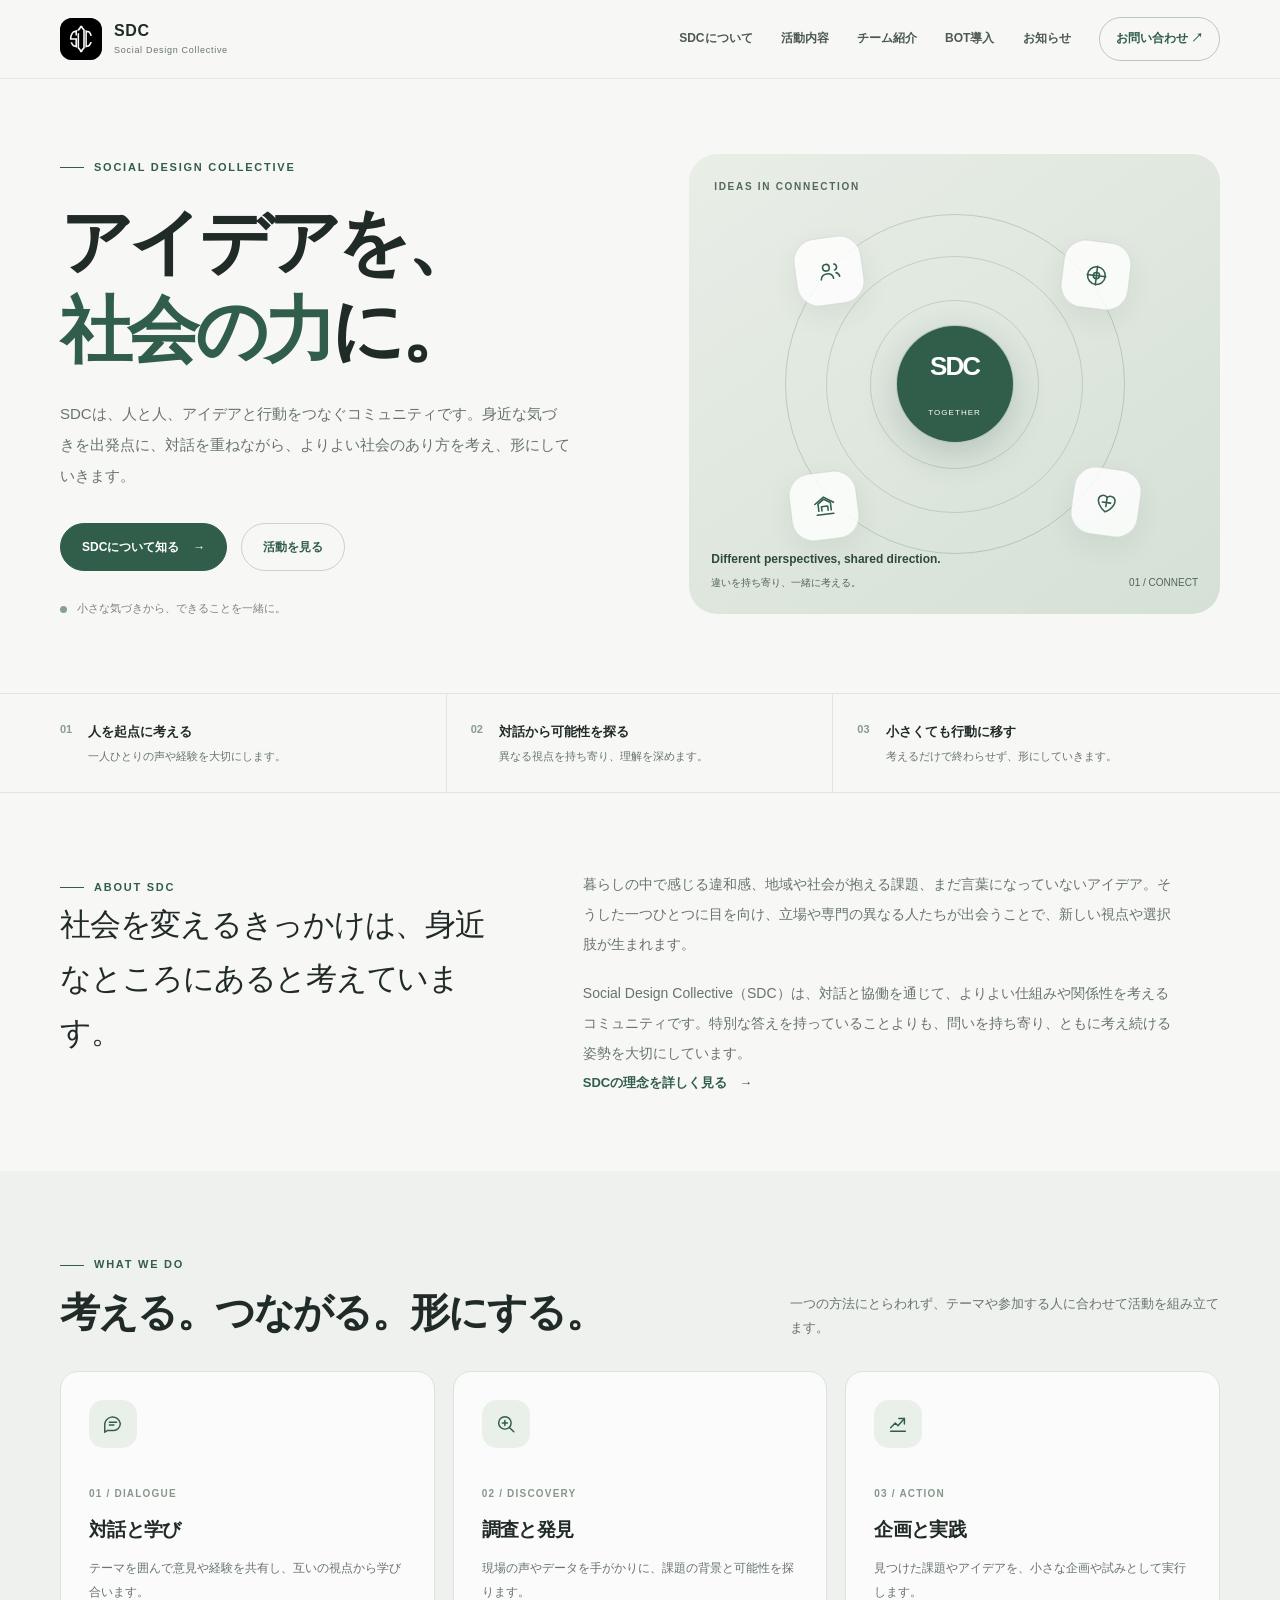
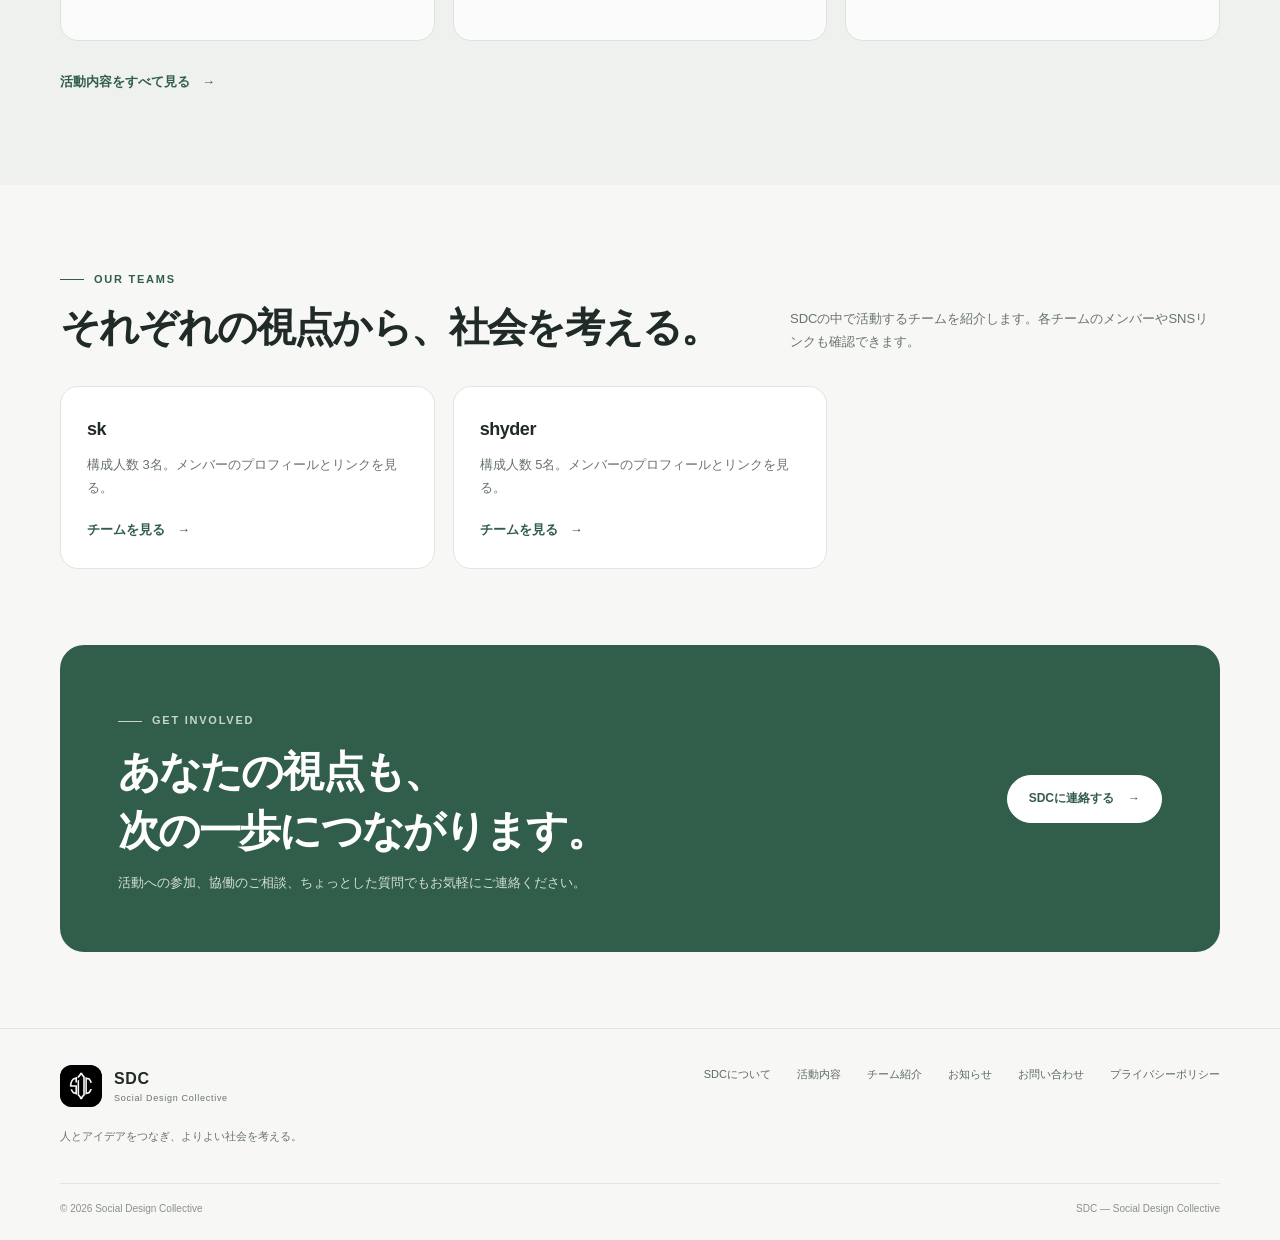
==== commit 8eb694dd: "index.html を更新" ====
--- a/index.html
+++ b/index.html
@@ -67,7 +67,12 @@
   <a class="brand" href="index.html" aria-label="SDC ホーム"><span class="brand-mark"><img src="assets/images/sdc-icon.svg" alt="SDCアイコン"></span><span class="brand-copy"><strong>SDC</strong><small>Social Design Collective</small></span></a>
   <button class="menu-toggle" type="button" aria-label="メニューを開く" aria-expanded="false" aria-controls="global-nav"><svg viewBox="0 0 24 24" fill="none" stroke="currentColor" stroke-width="1.7" stroke-linecap="round" aria-hidden="true"><path d="M4 7h16M4 12h16M4 17h16"/></svg></button>
   <nav class="nav" id="global-nav" aria-label="メインナビゲーション">
-    <a href="#about">SDCについて</a><a href="#activities">活動内容</a><a href="pages/teams.html">チーム紹介</a><a href="pages/news.html">お知らせ</a><a class="nav-cta" href="pages/contact.html">お問い合わせ ↗</a>
+    <a href="#about">SDCについて</a>
+    <a href="#activities">活動内容</a>
+    <a href="pages/teams.html">チーム紹介</a>
+    <a href="pages/bots.html">BOT導入</a>
+    <a href="pages/news.html">お知らせ</a>
+    <a class="nav-cta" href="pages/contact.html">お問い合わせ ↗</a>
   </nav>
 </div></header>
 <main>
--- a/assets/css/style.css
+++ b/assets/css/style.css
@@ -0,0 +1,127 @@
+/* SDC shared site styles */
+:root {
+  --paper: #f7f8f6;
+  --surface: #fff;
+  --ink: #202a27;
+  --muted: #68736e;
+  --line: #dfe5e0;
+  --green: #315d4b;
+  --green-dark: #244638;
+  --pale: #e9efe9;
+  --content: 1160px;
+  --radius: 18px;
+  --shadow: 0 18px 50px rgba(29, 48, 39, .07);
+}
+* { box-sizing: border-box; }
+html { scroll-behavior: smooth; }
+body {
+  margin: 0;
+  background: var(--paper);
+  color: var(--ink);
+  font-family: -apple-system, BlinkMacSystemFont, "Hiragino Kaku Gothic ProN", "Hiragino Sans", "Yu Gothic", Meiryo, sans-serif;
+  font-size: 15px;
+  line-height: 1.8;
+  -webkit-font-smoothing: antialiased;
+}
+a { color: inherit; text-decoration: none; }
+a:focus-visible, button:focus-visible { outline: 3px solid #88a997; outline-offset: 4px; }
+button { font: inherit; }
+img { max-width: 100%; }
+.container { width: min(var(--content), calc(100% - 48px)); margin-inline: auto; }
+.eyebrow { display: inline-flex; align-items: center; gap: 10px; color: var(--green); font-size: 11px; font-weight: 750; letter-spacing: .16em; text-transform: uppercase; }
+.eyebrow::before { content: ""; width: 24px; height: 1px; background: currentColor; }
+.section { padding: 76px 0; }
+.section-heading { display: flex; align-items: end; justify-content: space-between; gap: 24px; margin-bottom: 32px; }
+.section-heading h1, .section-heading h2 { margin: 10px 0 0; font-size: clamp(29px, 4vw, 46px); line-height: 1.35; font-weight: 650; letter-spacing: -.045em; }
+.section-heading p { max-width: 430px; margin: 0; color: var(--muted); font-size: 13px; }
+.text-link { display: inline-flex; align-items: center; gap: 12px; color: var(--green); font-size: 13px; font-weight: 700; }
+.text-link span { transition: transform .2s ease; }
+.text-link:hover span { transform: translateX(4px); }
+.site-header { position: sticky; z-index: 20; top: 0; background: rgba(247, 248, 246, .93); border-bottom: 1px solid rgba(223, 229, 224, .8); backdrop-filter: blur(16px); }
+.header-inner { min-height: 78px; display: flex; align-items: center; justify-content: space-between; gap: 32px; }
+.brand { display: inline-flex; align-items: center; gap: 12px; flex-shrink: 0; }
+.brand-mark { display: grid; place-items: center; width: 42px; height: 42px; overflow: hidden; border-radius: 12px; background: var(--green); color: white; font-size: 15px; font-weight: 800; letter-spacing: -.06em; }
+.brand-mark img { width: 100%; height: 100%; object-fit: contain; }
+.brand-copy { display: grid; line-height: 1.25; }
+.brand-copy strong { font-size: 16px; letter-spacing: .04em; }
+.brand-copy small { margin-top: 4px; color: var(--muted); font-size: 9px; letter-spacing: .08em; }
+.nav { display: flex; align-items: center; gap: clamp(16px, 2.2vw, 30px); }
+.nav a { color: #4d5953; font-size: 12px; font-weight: 650; }
+.nav a:hover { color: var(--green); }
+.nav .nav-cta { padding: 10px 16px; border: 1px solid #b8c8bc; border-radius: 999px; color: var(--green); }
+.nav .nav-cta:hover { background: var(--green); color: white; border-color: var(--green); }
+.menu-toggle { display: none; width: 42px; height: 42px; padding: 0; border: 1px solid var(--line); border-radius: 12px; background: transparent; color: var(--ink); cursor: pointer; }
+.menu-toggle svg { width: 20px; height: 20px; }
+.page-hero { padding: 72px 0 54px; border-bottom: 1px solid var(--line); }
+.page-hero h1 { max-width: 800px; margin: 18px 0 18px; font-size: clamp(40px, 6vw, 68px); line-height: 1.2; letter-spacing: -.065em; font-weight: 650; }
+.page-hero p { max-width: 660px; margin: 0; color: var(--muted); font-size: 15px; line-height: 2; }
+.cards { display: grid; grid-template-columns: repeat(3, minmax(0, 1fr)); gap: 18px; }
+.content-card { padding: 26px; border: 1px solid var(--line); border-radius: var(--radius); background: var(--surface); }
+.content-card h2, .content-card h3 { margin: 0 0 8px; font-size: 18px; letter-spacing: -.025em; }
+.content-card p { margin: 0; color: var(--muted); font-size: 13px; }
+.team-intro { display: flex; justify-content: space-between; align-items: end; gap: 24px; margin-bottom: 28px; }
+.team-intro h2 { margin: 8px 0 0; font-size: clamp(26px, 3.5vw, 38px); letter-spacing: -.045em; line-height: 1.35; }
+.team-intro p { max-width: 430px; margin: 0; color: var(--muted); font-size: 13px; }
+.team-section + .team-section { margin-top: 70px; }
+.team-heading { display: flex; align-items: center; justify-content: space-between; gap: 18px; margin-bottom: 20px; }
+.team-heading h3 { margin: 0; font-size: 24px; letter-spacing: -.04em; }
+.team-heading p { margin: 3px 0 0; color: var(--muted); font-size: 12px; }
+.team-count { padding: 6px 12px; border: 1px solid #cad7cd; border-radius: 999px; color: var(--green); font-size: 11px; font-weight: 700; white-space: nowrap; }
+.member-track { display: grid; grid-auto-columns: minmax(245px, 290px); grid-auto-flow: column; gap: 16px; overflow-x: auto; padding: 3px 2px 20px; scroll-snap-type: x mandatory; overscroll-behavior-inline: contain; scrollbar-color: #b8c9bc transparent; scrollbar-width: thin; }
+.member-card { display: flex; flex-direction: column; min-height: 355px; padding: 20px; border: 1px solid var(--line); border-radius: 18px; background: var(--surface); box-shadow: 0 6px 22px rgba(29, 48, 39, .035); scroll-snap-align: start; }
+.member-top { display: flex; align-items: center; gap: 14px; }
+.member-avatar { display: grid; place-items: center; flex: 0 0 68px; width: 68px; height: 68px; overflow: hidden; border: 1px solid #dce5dd; border-radius: 20px; background: var(--pale); color: var(--green); font-size: 20px; font-weight: 750; }
+.member-avatar img { width: 100%; height: 100%; object-fit: cover; }
+.member-role { color: #7a897f; font-size: 10px; font-weight: 750; letter-spacing: .1em; text-transform: uppercase; }
+.member-name { margin: 3px 0 0; font-size: 19px; line-height: 1.4; font-weight: 700; overflow-wrap: anywhere; }
+.member-handle { margin-top: 2px; color: var(--muted); font-size: 11px; overflow-wrap: anywhere; }
+.member-bio { flex: 1; margin: 20px 0; color: #58645d; font-size: 12px; line-height: 1.95; white-space: pre-line; }
+.member-tags { display: flex; flex-wrap: wrap; gap: 6px; margin-bottom: 18px; }
+.member-tag { padding: 4px 8px; border-radius: 6px; background: #f0f3ef; color: #52675a; font-size: 10px; }
+.member-socials { display: flex; align-items: center; gap: 8px; padding-top: 15px; border-top: 1px solid #edf0ed; }
+.social-link { display: inline-grid; place-items: center; width: 36px; height: 36px; overflow: hidden; border: 1px solid var(--line); border-radius: 11px; background: white; color: var(--green); transition: background .2s ease, transform .2s ease; }
+.social-link:hover { transform: translateY(-2px); background: var(--pale); }
+.social-link img { width: 19px; height: 19px; object-fit: contain; }
+.social-link span { font-size: 10px; font-weight: 750; }
+.social-hint { margin-left: auto; color: #929a95; font-size: 10px; }
+.scroll-hint { display: flex; align-items: center; justify-content: space-between; gap: 16px; color: var(--muted); font-size: 11px; }
+.scroll-arrows { display: flex; gap: 8px; }
+.scroll-button { display: grid; place-items: center; width: 36px; height: 36px; border: 1px solid #cbd7ce; border-radius: 50%; background: transparent; color: var(--green); cursor: pointer; }
+.scroll-button:hover { background: var(--pale); }
+.callout { padding: 34px; border-radius: 20px; background: var(--green); color: white; }
+.callout h2 { margin: 0 0 10px; font-size: clamp(24px, 3vw, 34px); line-height: 1.4; }
+.callout p { max-width: 650px; margin: 0; color: #d5e0d7; font-size: 13px; }
+.callout .button { display: inline-flex; margin-top: 22px; padding: 10px 18px; border-radius: 999px; background: white; color: var(--green); font-size: 12px; font-weight: 700; }
+.site-footer { border-top: 1px solid var(--line); }
+.footer-main { display: flex; justify-content: space-between; gap: 48px; padding: 36px 0; }
+.footer-brand p { margin: 12px 0 0; color: var(--muted); font-size: 11px; }
+.footer-links { display: flex; flex-wrap: wrap; align-content: start; gap: 12px 26px; }
+.footer-links a { color: #5c6962; font-size: 11px; }
+.footer-links a:hover { color: var(--green); }
+.footer-bottom { display: flex; justify-content: space-between; gap: 20px; padding: 16px 0 22px; border-top: 1px solid var(--line); color: #89918c; font-size: 10px; }
+@media (max-width: 900px) {
+  .nav { gap: 14px; }
+  .nav a { font-size: 11px; }
+  .cards { grid-template-columns: repeat(2, minmax(0, 1fr)); }
+}
+@media (max-width: 720px) {
+  .container { width: min(var(--content), calc(100% - 36px)); }
+  .header-inner { min-height: 70px; }
+  .menu-toggle { display: grid; place-items: center; }
+  .nav { position: absolute; top: calc(100% + 1px); right: 0; left: 0; display: none; align-items: stretch; gap: 0; padding: 8px 18px 18px; border-bottom: 1px solid var(--line); background: var(--paper); }
+  .nav.is-open { display: flex; flex-direction: column; }
+  .nav a { padding: 13px 4px; border-bottom: 1px solid var(--line); font-size: 13px; }
+  .nav .nav-cta { margin-top: 12px; padding: 11px 16px; border: 1px solid #b8c8bc; text-align: center; }
+  .section { padding: 58px 0; }
+  .page-hero { padding: 50px 0 40px; }
+  .section-heading, .team-intro { display: block; }
+  .section-heading p, .team-intro p { margin-top: 14px; }
+  .cards { grid-template-columns: 1fr; }
+  .team-section + .team-section { margin-top: 50px; }
+  .member-track { grid-auto-columns: minmax(250px, 82vw); }
+  .footer-main { flex-direction: column; gap: 28px; }
+  .footer-bottom { flex-direction: column; gap: 4px; }
+}
+@media (prefers-reduced-motion: reduce) {
+  *, *::before, *::after { scroll-behavior: auto !important; transition-duration: .01ms !important; }
+}
